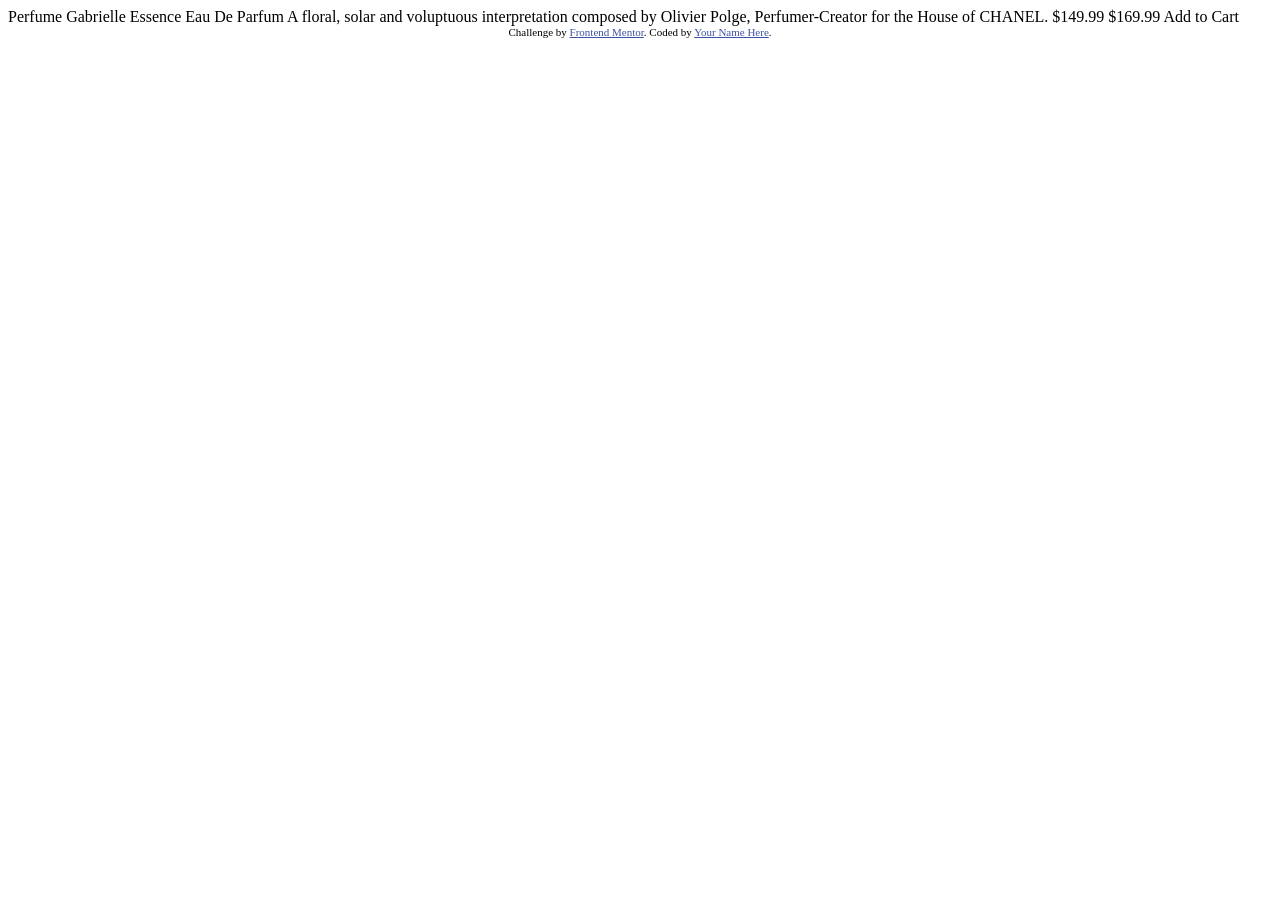
==== product-preview-card-component/index.html @ a144c875 "product card starter file" ====
<!DOCTYPE html>
<html lang="en">
<head>
  <meta charset="UTF-8">
  <meta name="viewport" content="width=device-width, initial-scale=1.0"> <!-- displays site properly based on user's device -->

  <link rel="icon" type="image/png" sizes="32x32" href="./images/favicon-32x32.png">
  <link rel="stylesheet" href="style.css">
  
  <title>Frontend Mentor | Product preview card component</title>

  <!-- Feel free to remove these styles or customise in your own stylesheet 👍 -->
  <style>
    .attribution { font-size: 0.6875rem; text-align: center; }
    .attribution a { color: hsl(228, 45%, 44%); }
  </style>
</head>
<body>

  Perfume

  Gabrielle Essence Eau De Parfum

  A floral, solar and voluptuous interpretation composed by Olivier Polge, 
  Perfumer-Creator for the House of CHANEL.

  $149.99
  $169.99

  Add to Cart
  
  <footer class="attribution">
    Challenge by <a href="https://www.frontendmentor.io?ref=challenge">Frontend Mentor</a>. 
    Coded by <a href="#">Your Name Here</a>.
  </footer>
</body>
</html>
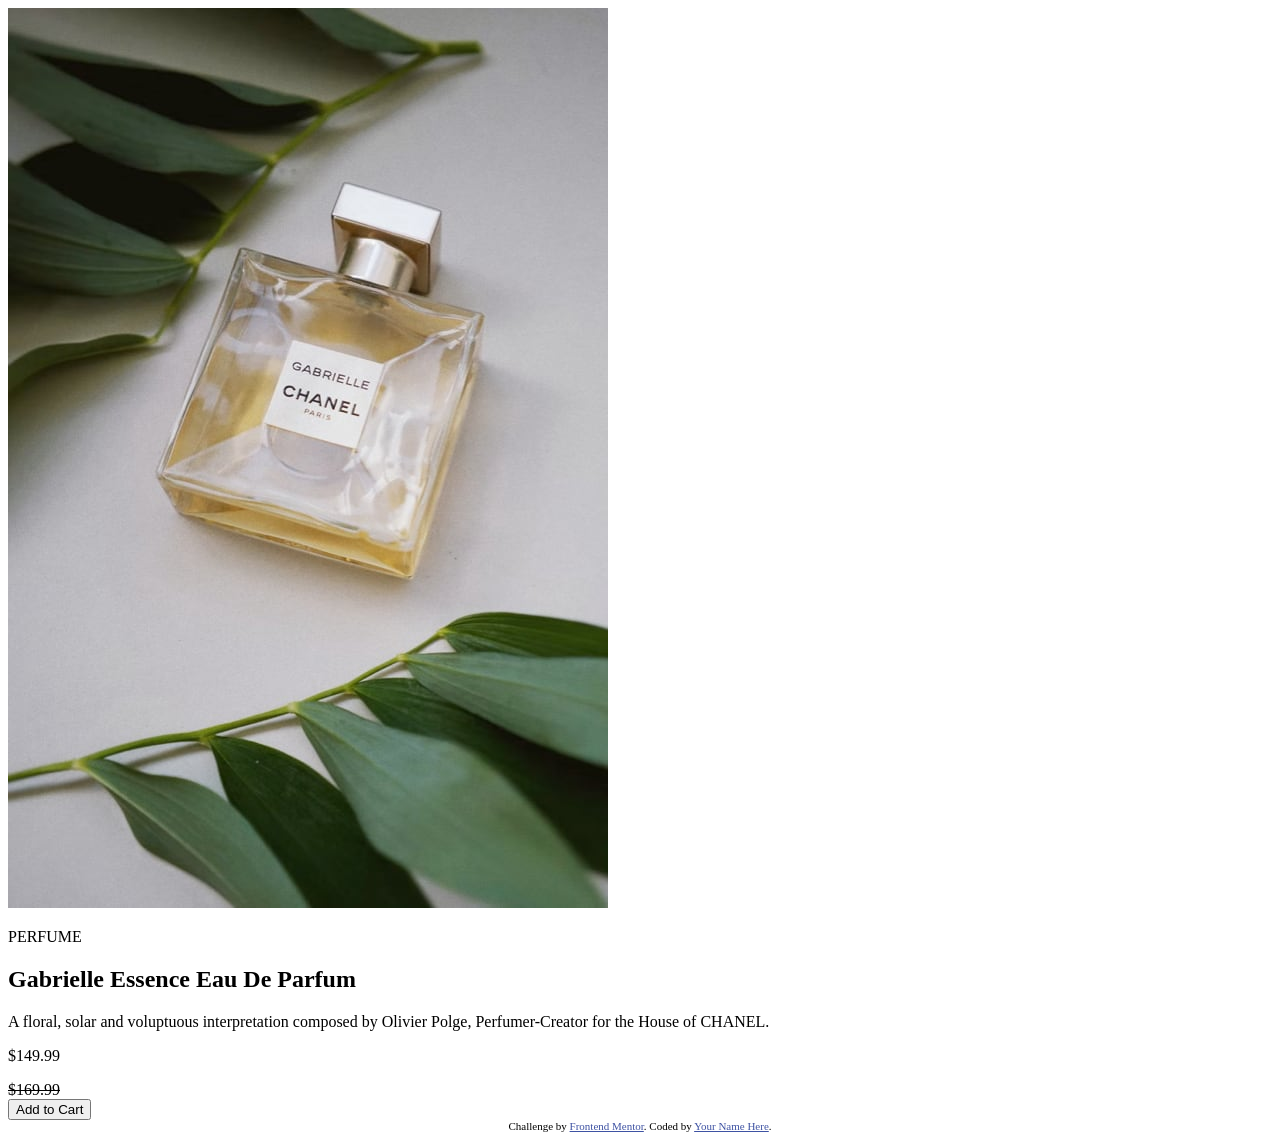
==== commit 14a4c6e7: "HTML structure file" ====
--- a/product-preview-card-component/index.html
+++ b/product-preview-card-component/index.html
@@ -17,7 +17,7 @@
 </head>
 <body>
 
-  Perfume
+  <!-- Perfume
 
   Gabrielle Essence Eau De Parfum
 
@@ -27,7 +27,30 @@
   $149.99
   $169.99
 
-  Add to Cart
+  Add to Cart -->
+
+  <main>
+    <article class="preview-card">
+      <picture>
+      <source
+        media="(max-width:768px)"
+        srcset="images/image-product-mobile.jpg">
+        <img src="images/image-product-desktop.jpg" alt="Gabrielle Essence Eau De Parfum">
+      </picture>
+      <div class="content">
+        <p class="category">PERFUME</p>
+        <h1>Gabrielle Essence Eau De Parfum</h1>
+        <p class="description">A floral, solar and voluptuous interpretation composed by Olivier Polge, Perfumer-Creator for the House of CHANEL.</p>
+        <section class="price">
+          <p class="new-price">$149.99</p>
+          <del>$169.99</del>
+        </section>
+        <button>Add to Cart</button>
+
+      </div>
+
+    </article>
+  </main>
   
   <footer class="attribution">
     Challenge by <a href="https://www.frontendmentor.io?ref=challenge">Frontend Mentor</a>. 
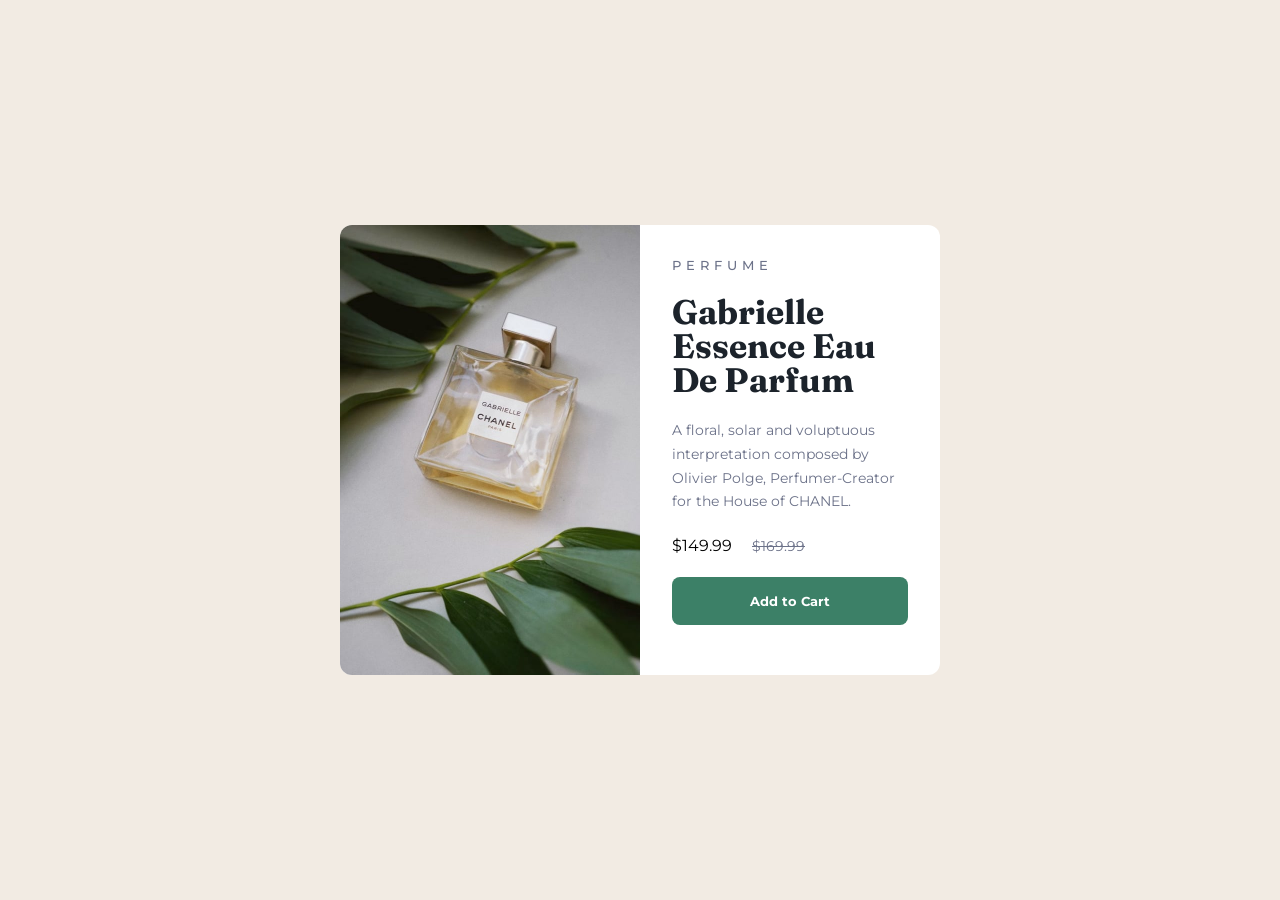
==== commit 17dc7de4: "Complete product preview card challenge" ====
--- a/product-preview-card-component/index.html
+++ b/product-preview-card-component/index.html
@@ -6,6 +6,9 @@
 
   <link rel="icon" type="image/png" sizes="32x32" href="./images/favicon-32x32.png">
   <link rel="stylesheet" href="style.css">
+  <link rel="preconnect" href="https://fonts.googleapis.com">
+  <link rel="preconnect" href="https://fonts.gstatic.com" crossorigin>
+  <link href="https://fonts.googleapis.com/css2?family=Fraunces:opsz,wght@9..144,700&family=Montserrat:wght@500;700&display=swap" rel="stylesheet">
   
   <title>Frontend Mentor | Product preview card component</title>
 
@@ -33,7 +36,7 @@
     <article class="preview-card">
       <picture>
       <source
-        media="(max-width:768px)"
+        media="(max-width:600px)"
         srcset="images/image-product-mobile.jpg">
         <img src="images/image-product-desktop.jpg" alt="Gabrielle Essence Eau De Parfum">
       </picture>
--- a/product-preview-card-component/style.css
+++ b/product-preview-card-component/style.css
@@ -0,0 +1,117 @@
+:root{
+    --green-500:hsl(158, 36%, 37%);
+    --green-700:hsl(158, 42%, 18%);
+
+    --black:hsl(212, 21%, 14%);
+    --grey:hsl(228, 12%, 48%);
+    --cream:hsl(30, 38%, 92%);
+    --white:hsl(0, 0%, 100%);
+}
+
+*{
+    margin:0;
+    padding:0;
+    box-sizing:border-box;
+}
+
+body{
+    font-family:'Montserrat',sans-serif;
+    background:hsl(30, 38%, 92%);
+    min-height:100vh;
+    display:flex;
+    justify-content:center;
+    align-items:center; 
+    padding:20px;
+}
+
+.preview-card{
+    display:flex;
+    max-width:600px;
+    background:var(--white);
+    border-radius:12px;
+    overflow:hidden;
+}
+
+.preview-card img{
+    width:300px;
+    object-fit:cover;
+    display:block;
+}
+
+.content{
+    padding:32px;
+    display:flex;
+    flex-direction:column;
+    gap:22px;
+}
+
+.category{
+    text-transform:uppercase;
+    letter-spacing:5px;
+    color:var(--grey);
+    font-size:13px;
+    font-weight:500;
+}
+
+h1{
+    font-family:'Fraunces',serif;
+    color:var(--black);
+    font-size:34px;
+    line-height:1;
+}
+
+.description{
+    color:var(--grey);
+    line-height:1.7;
+    font-size:14px;
+}
+
+.price{
+    display:flex;
+    align-items:center;
+    gap:20px;
+}
+
+.current-price{
+    font-family:'Fraunces',serif;
+    color:var(--green-500);
+    font-size:34px;
+    font-weight:700;
+}
+
+.price del{
+    color:var(--grey);
+    font-size:14px;
+}
+
+button{
+    background:var(--green-500);
+    color:white;
+    border:none;
+    padding:16px;
+    border-radius:8px;
+    font-family:'Montserrat',sans-serif;
+    font-weight:700;
+    cursor:pointer;
+    transition:.3s;
+}
+
+button:hover{
+    background:var(--green-700);
+}
+
+@media(max-width:600px){
+
+    .preview-card{
+        flex-direction:column;
+        max-width:350px;
+    }
+    .preview-card img{
+        width:100%;
+        height:240px;
+    }
+}
+
+.attribution{
+    display:none;
+}
